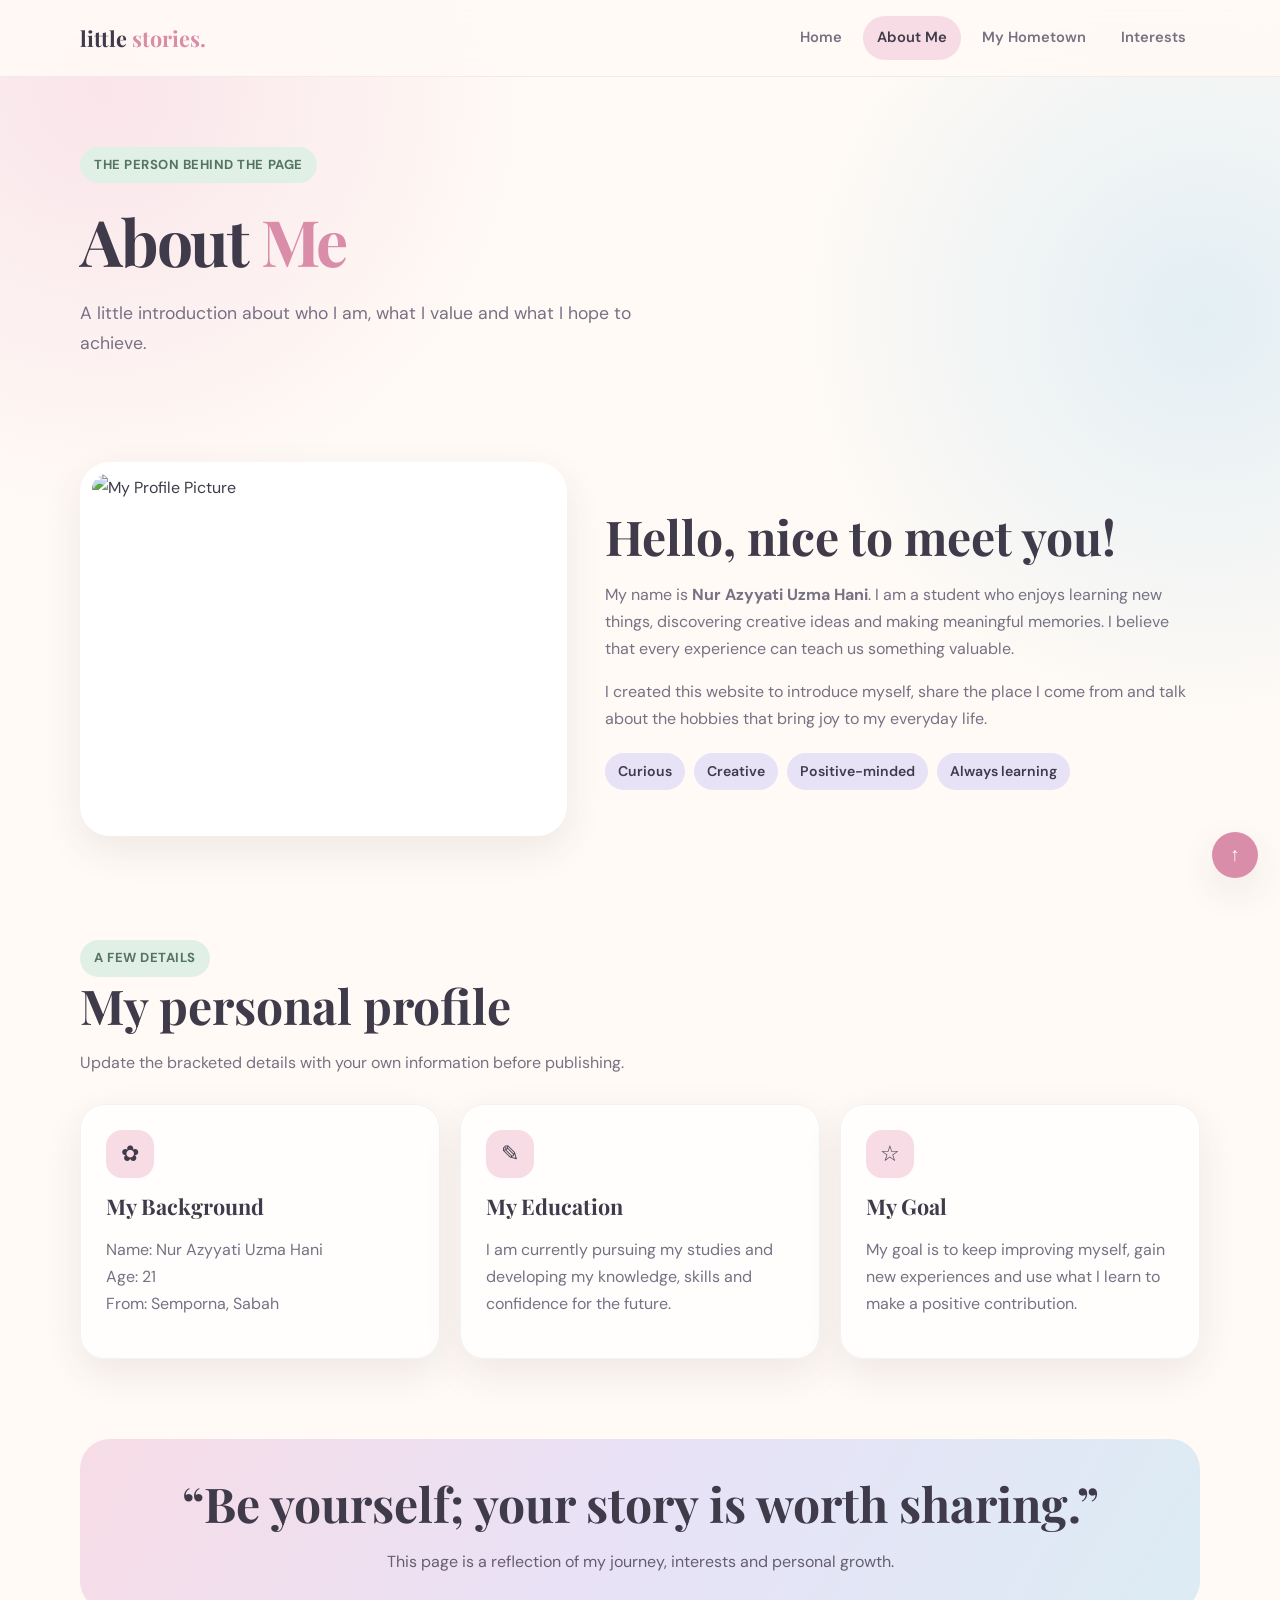
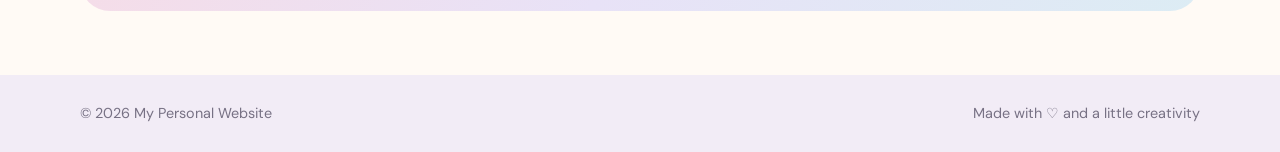
==== about.html @ e51c9fd8 "Update about.html" ====
<!DOCTYPE html>
<html lang="en">
<head>
  <meta charset="UTF-8">
  <meta name="viewport" content="width=device-width, initial-scale=1.0">
  <meta name="description" content="A personal website about me, my hometown Semporna, Sabah, and my interests.">
  <title>About Me | Me, My Hometown & Interests</title>
  <link rel="stylesheet" href="style.css">
</head>
<body>
  <header class="site-header">
    <div class="nav-wrap">
      <a class="brand" href="index.html">little <span>stories.</span></a>
      <button class="menu-toggle" type="button" aria-label="Open navigation menu" aria-expanded="false">☰</button>
      <nav class="nav-links" aria-label="Main navigation"><a href="index.html" class="" >Home</a>
<a href="about.html" class="active" aria-current="page">About Me</a>
<a href="hometown.html" class="" >My Hometown</a>
<a href="hobbies.html" class="" >Interests</a></nav>
    </div>
  </header>
  <main>

    <section class="page-intro">
      <span class="eyebrow">The person behind the page</span>
      <h1>About <em>Me</em></h1>
      <p class="lead">A little introduction about who I am, what I value and what I hope to achieve.</p>
    </section>
    <section class="section split">
      <div class="photo-frame">
  <img src="./images/photo.jpj.jpg"
       alt="My Profile Picture"
       style="width: 100%; max-width: 350px; height: 350px; object-fit: cover; border-radius: 15px;">
</div>
      </div>
      <div>
        <h2>Hello, nice to meet you!</h2>
        <p class="muted">My name is <strong>Nur Azyyati Uzma Hani</strong>. I am a student who enjoys learning new things, discovering creative ideas and making meaningful memories. I believe that every experience can teach us something valuable.</p>
        <p class="muted">I created this website to introduce myself, share the place I come from and talk about the hobbies that bring joy to my everyday life.</p>
        <div class="tag-list">
          <span class="tag">Curious</span><span class="tag">Creative</span><span class="tag">Positive-minded</span><span class="tag">Always learning</span>
        </div>
      </div>
    </section>
    <section class="section">
      <div class="section-heading">
        <span class="eyebrow">A few details</span>
        <h2>My personal profile</h2>
        <p>Update the bracketed details with your own information before publishing.</p>
      </div>
      <div class="grid">
        <article class="card"><div class="card-icon">✿</div><h3>My Background</h3><p class="muted">Name: Nur Azyyati Uzma Hani<br>Age: 21<br>From: Semporna, Sabah</p></article>
        <article class="card"><div class="card-icon">✎</div><h3>My Education</h3><p class="muted">I am currently pursuing my studies and developing my knowledge, skills and confidence for the future.</p></article>
        <article class="card"><div class="card-icon">☆</div><h3>My Goal</h3><p class="muted">My goal is to keep improving myself, gain new experiences and use what I learn to make a positive contribution.</p></article>
      </div>
    </section>
    <section class="banner">
      <h2>“Be yourself; your story is worth sharing.”</h2>
      <p>This page is a reflection of my journey, interests and personal growth.</p>
    </section>

  </main>
  <footer class="site-footer">
    <div class="footer-wrap">
      <span>© 2026 My Personal Website</span>
      <span>Made with ♡ and a little creativity</span>
    </div>
  </footer>
  <button class="back-top" type="button" aria-label="Back to top">↑</button>

<script>
  const menuButton = document.querySelector('.menu-toggle');
  const navLinks = document.querySelector('.nav-links');
  if (menuButton && navLinks) {
    menuButton.addEventListener('click', () => {
      const isOpen = navLinks.classList.toggle('open');
      menuButton.setAttribute('aria-expanded', String(isOpen));
    });
  }
  const backTop = document.querySelector('.back-top');
  if (backTop) backTop.addEventListener('click', () => window.scrollTo({ top: 0, behavior: 'smooth' }));
</script>

</body>
</html>
---- style.css ----
@import url('https://fonts.googleapis.com/css2?family=DM+Sans:wght@400;500;600;700&family=Playfair+Display:wght@600;700&display=swap');

:root {
  --ink: #403b4a;
  --muted: #777184;
  --pink: #f7dce6;
  --pink-deep: #d98da9;
  --lavender: #e8e2f7;
  --blue: #dcecf4;
  --cream: #fffaf5;
  --mint: #e1f0e7;
  --white: #ffffff;
  --shadow: 0 14px 38px rgba(75, 59, 83, .09);
  --radius: 24px;
}
* { box-sizing: border-box; }
html { scroll-behavior: smooth; }
body {
  margin: 0; color: var(--ink); background:
    radial-gradient(circle at 8% 5%, rgba(247,220,230,.72), transparent 27rem),
    radial-gradient(circle at 94% 18%, rgba(220,236,244,.8), transparent 26rem),
    var(--cream);
  font-family: 'DM Sans', sans-serif; line-height: 1.7;
}
a { color: inherit; text-decoration: none; }
img { max-width: 100%; display: block; }
.site-header {
  position: sticky; top: 0; z-index: 20; backdrop-filter: blur(16px);
  background: rgba(255,250,245,.88); border-bottom: 1px solid rgba(90,75,100,.08);
}
.nav-wrap {
  width: min(1120px, calc(100% - 40px)); margin: auto; min-height: 76px;
  display: flex; align-items: center; justify-content: space-between; gap: 24px;
}
.brand { font-family: 'Playfair Display', serif; font-size: 1.35rem; font-weight: 700; }
.brand span { color: var(--pink-deep); }
.nav-links { display: flex; align-items: center; gap: 7px; flex-wrap: wrap; }
.nav-links a {
  padding: 9px 14px; border-radius: 999px; color: var(--muted);
  font-size: .92rem; font-weight: 600; transition: .2s ease;
}
.nav-links a:hover, .nav-links a.active { color: var(--ink); background: var(--pink); }
.menu-toggle { display: none; border: 0; background: var(--lavender); border-radius: 12px; padding: 9px 12px; color: var(--ink); font-size: 1.1rem; }
main { width: min(1120px, calc(100% - 40px)); margin: auto; }
.hero {
  min-height: 520px; display: grid; grid-template-columns: 1.08fr .92fr; align-items: center;
  gap: 48px; padding: 72px 0 64px;
}
.eyebrow {
  display: inline-flex; padding: 7px 14px; border-radius: 999px; background: var(--mint);
  color: #557463; font-size: .82rem; font-weight: 700; letter-spacing: .04em; text-transform: uppercase;
}
h1, h2, h3 { line-height: 1.18; }
h1 { font-family: 'Playfair Display', serif; font-size: clamp(2.7rem, 6vw, 5rem); margin: 20px 0; letter-spacing: -.035em; }
h1 em { color: var(--pink-deep); font-style: normal; }
h2 { font-family: 'Playfair Display', serif; font-size: clamp(2rem, 4vw, 3rem); margin: 0 0 16px; }
h3 { font-family: 'Playfair Display', serif; font-size: 1.35rem; margin: 0 0 9px; }
.lead { color: var(--muted); font-size: 1.1rem; max-width: 590px; }
.button-row { display: flex; gap: 12px; flex-wrap: wrap; margin-top: 28px; }
.btn {
  display: inline-flex; align-items: center; justify-content: center; padding: 12px 20px;
  border-radius: 999px; font-weight: 700; border: 1px solid transparent; cursor: pointer;
  transition: transform .2s ease, box-shadow .2s ease;
}
.btn:hover { transform: translateY(-2px); box-shadow: var(--shadow); }
.btn-primary { background: var(--pink-deep); color: white; }
.btn-soft { background: var(--lavender); color: var(--ink); }
.hero-art {
  position: relative; min-height: 390px; border-radius: 42% 58% 56% 44% / 46% 42% 58% 54%;
  overflow: hidden; box-shadow: var(--shadow); background: linear-gradient(135deg, #f6dce8, #dcecf4 55%, #e5f1e6);
}
.hero-art img { width: 100%; height: 100%; min-height: 390px; object-fit: cover; mix-blend-mode: multiply; opacity: .9; }
.art-label {
  position: absolute; left: 22px; bottom: 22px; background: rgba(255,255,255,.9);
  padding: 12px 17px; border-radius: 18px; font-weight: 700; box-shadow: var(--shadow);
}
.section { padding: 52px 0; }
.section-heading { max-width: 650px; margin-bottom: 28px; }
.section-heading p, .muted { color: var(--muted); }
.grid { display: grid; grid-template-columns: repeat(3, 1fr); gap: 20px; }
.card {
  background: rgba(255,255,255,.82); border: 1px solid rgba(90,75,100,.07);
  border-radius: var(--radius); padding: 25px; box-shadow: var(--shadow);
}
.card-icon { width: 48px; height: 48px; display: grid; place-items: center; border-radius: 16px; background: var(--pink); font-size: 1.4rem; margin-bottom: 16px; }
.feature-image { width: 100%; height: 210px; object-fit: cover; border-radius: 18px; margin-bottom: 18px; }
.split { display: grid; grid-template-columns: .9fr 1.1fr; gap: 38px; align-items: center; }
.photo-frame { padding: 12px; background: white; border-radius: 30px; box-shadow: var(--shadow); }
.photo-frame img { width: 100%; height: 390px; object-fit: cover; border-radius: 22px; }
.photo-placeholder {
  height: 390px; border-radius: 22px; display: grid; place-items: center; text-align: center;
  padding: 25px; background: linear-gradient(145deg, var(--pink), var(--lavender), var(--blue));
}
.avatar { width: 120px; height: 120px; border-radius: 50%; margin: 0 auto 16px; background: rgba(255,255,255,.75); display: grid; place-items: center; font-size: 4rem; }
.tag-list { display: flex; gap: 9px; flex-wrap: wrap; margin-top: 20px; }
.tag { background: var(--lavender); padding: 7px 13px; border-radius: 999px; font-size: .88rem; font-weight: 600; }
.stats { display: grid; grid-template-columns: repeat(3,1fr); gap: 12px; margin-top: 24px; }
.stat { background: var(--mint); border-radius: 18px; padding: 15px; text-align: center; }
.stat strong { display: block; font-family: 'Playfair Display',serif; font-size: 1.25rem; }
.banner {
  background: linear-gradient(120deg, var(--pink), var(--lavender), var(--blue));
  border-radius: 30px; padding: 36px; margin: 28px 0 64px; text-align: center;
}
.banner p { max-width: 650px; margin: 10px auto 0; color: #665e70; }
.page-intro { padding: 70px 0 34px; }
.page-intro h1 { font-size: clamp(2.6rem, 5vw, 4.3rem); }
.place-card img { height: 190px; }
.hobby-card { min-height: 220px; }
.hobby-card .card-icon { background: var(--blue); }
.quote { border-left: 4px solid var(--pink-deep); padding: 8px 0 8px 20px; color: var(--muted); font-style: italic; margin: 25px 0; }
.site-footer { margin-top: 55px; background: rgba(232,226,247,.55); }
.footer-wrap { width: min(1120px, calc(100% - 40px)); margin: auto; padding: 26px 0; display: flex; justify-content: space-between; gap: 15px; flex-wrap: wrap; color: var(--muted); font-size: .9rem; }
.back-top { position: fixed; right: 22px; bottom: 22px; border: 0; border-radius: 50%; width: 46px; height: 46px; background: var(--pink-deep); color: white; font-size: 1.2rem; cursor: pointer; box-shadow: var(--shadow); }
.small-note { font-size: .88rem; color: var(--muted); }
@media (max-width: 760px) {
  .nav-wrap { min-height: 68px; }
  .menu-toggle { display: block; }
  .nav-links { display: none; position: absolute; top: 68px; left: 20px; right: 20px; padding: 12px; background: white; border-radius: 18px; box-shadow: var(--shadow); flex-direction: column; align-items: stretch; }
  .nav-links.open { display: flex; }
  .nav-links a { text-align: center; }
  .hero, .split { grid-template-columns: 1fr; }
  .hero { padding-top: 48px; gap: 28px; }
  .hero-art, .hero-art img { min-height: 290px; }
  .grid { grid-template-columns: 1fr; }
  .stats { grid-template-columns: 1fr; }
  .section { padding: 36px 0; }
  .photo-frame img, .photo-placeholder { height: 310px; }
  .banner { padding: 28px 20px; }
}
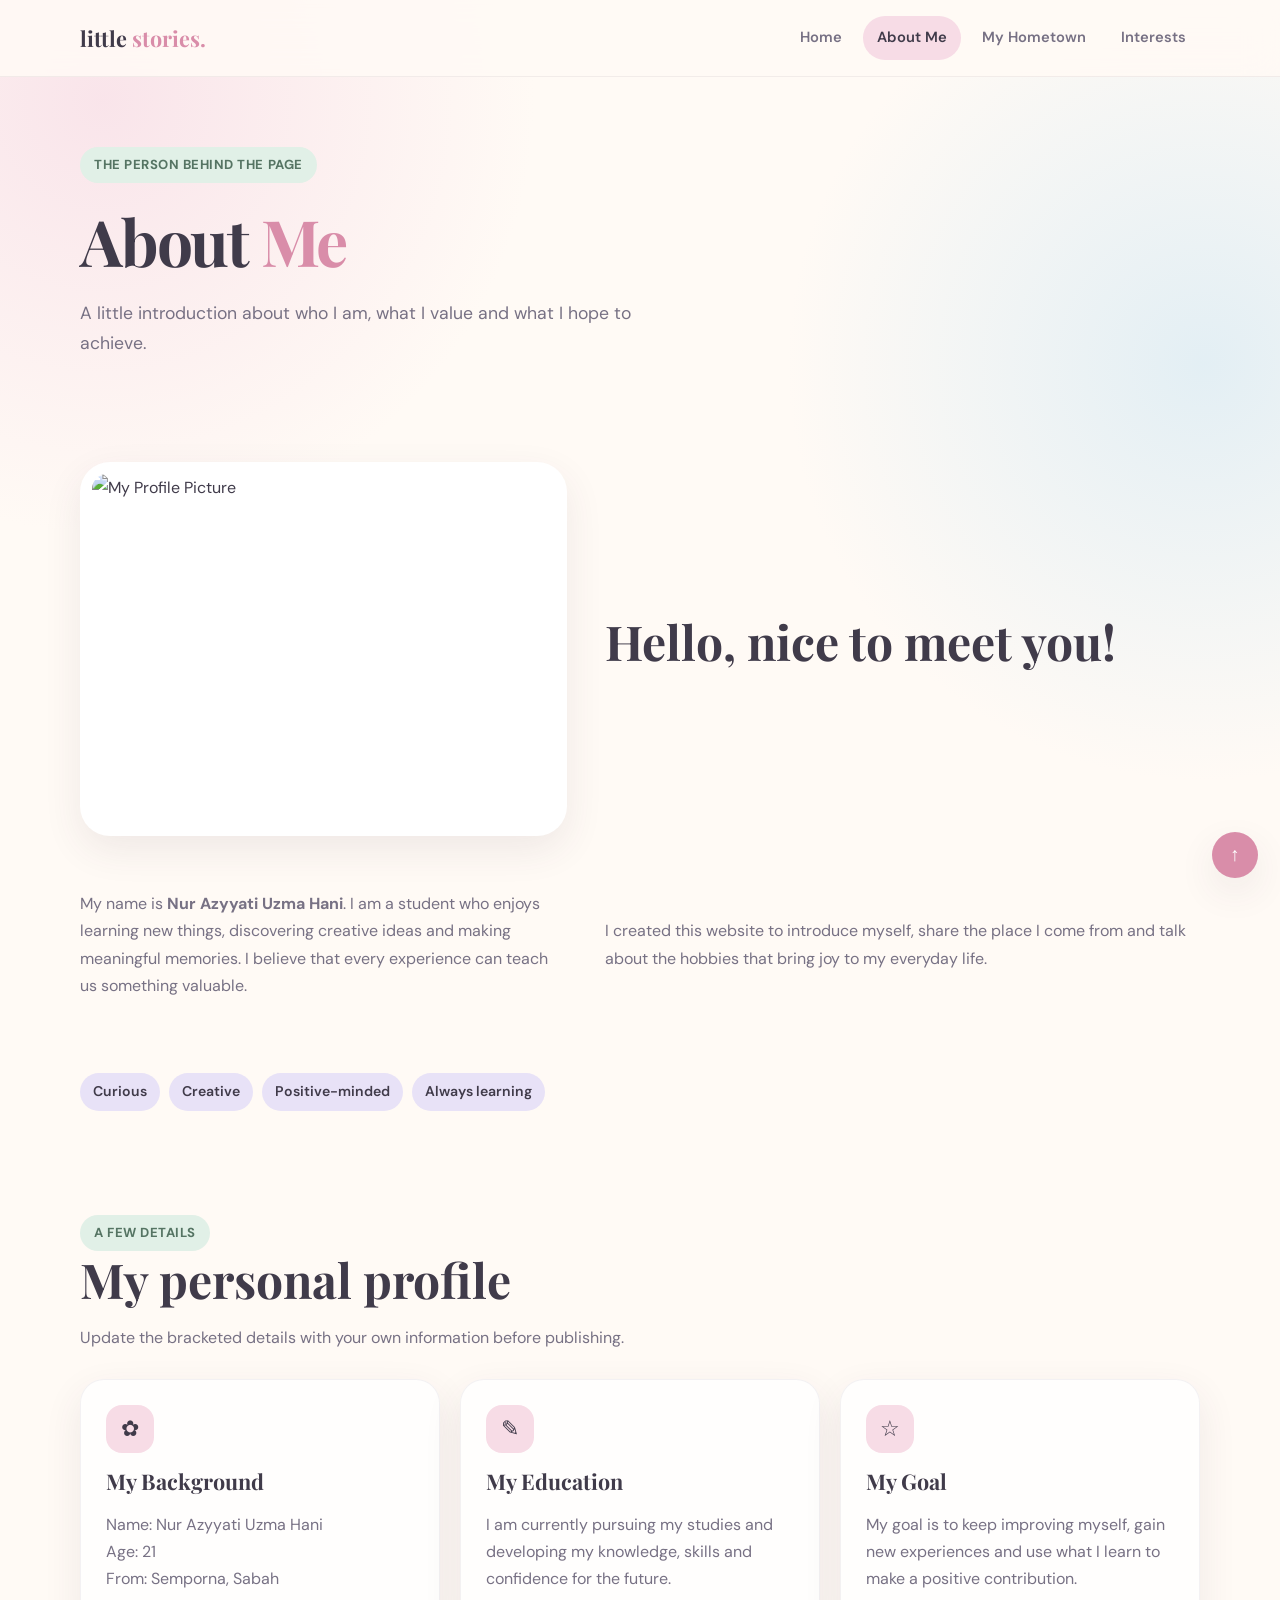
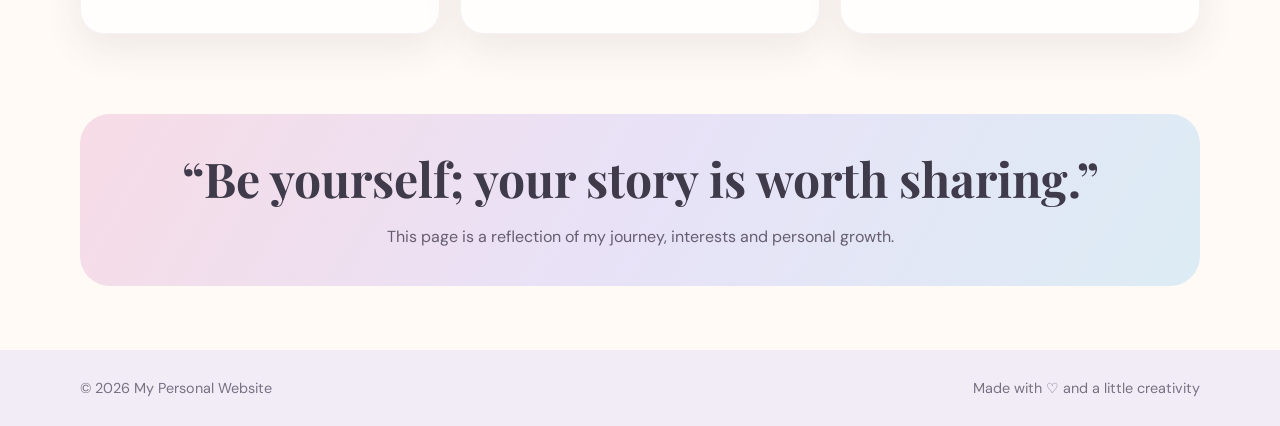
==== commit 71d02a6b: "Update about.html" ====
--- a/about.html
+++ b/about.html
@@ -25,22 +25,38 @@
       <h1>About <em>Me</em></h1>
       <p class="lead">A little introduction about who I am, what I value and what I hope to achieve.</p>
     </section>
-    <section class="section split">
-      <div class="photo-frame">
-  <img src="./images/photo.jpj.jpg"
-       alt="My Profile Picture"
-       style="width: 100%; max-width: 350px; height: 350px; object-fit: cover; border-radius: 15px;">
-</div>
-      </div>
-      <div>
-        <h2>Hello, nice to meet you!</h2>
-        <p class="muted">My name is <strong>Nur Azyyati Uzma Hani</strong>. I am a student who enjoys learning new things, discovering creative ideas and making meaningful memories. I believe that every experience can teach us something valuable.</p>
-        <p class="muted">I created this website to introduce myself, share the place I come from and talk about the hobbies that bring joy to my everyday life.</p>
-        <div class="tag-list">
-          <span class="tag">Curious</span><span class="tag">Creative</span><span class="tag">Positive-minded</span><span class="tag">Always learning</span>
-        </div>
-      </div>
-    </section>
+   <section class="section split">
+  <div class="photo-frame">
+    <img
+      src="./images/photo.jpj.jpg"
+      alt="My Profile Picture"
+      style="display: block; width: 100%; max-width: 350px; height: 350px; object-fit: cover; border-radius: 15px;"
+    >
+  </div>
+
+    <h2>Hello, nice to meet you!</h2>
+
+    <p class="muted">
+      My name is <strong>Nur Azyyati Uzma Hani</strong>.
+      I am a student who enjoys learning new things,
+      discovering creative ideas and making meaningful memories.
+      I believe that every experience can teach us something valuable.
+    </p>
+
+    <p class="muted">
+      I created this website to introduce myself,
+      share the place I come from and talk about the hobbies
+      that bring joy to my everyday life.
+    </p>
+
+    <div class="tag-list">
+      <span class="tag">Curious</span>
+      <span class="tag">Creative</span>
+      <span class="tag">Positive-minded</span>
+      <span class="tag">Always learning</span>
+    </div>
+  </div>
+</section>
     <section class="section">
       <div class="section-heading">
         <span class="eyebrow">A few details</span>
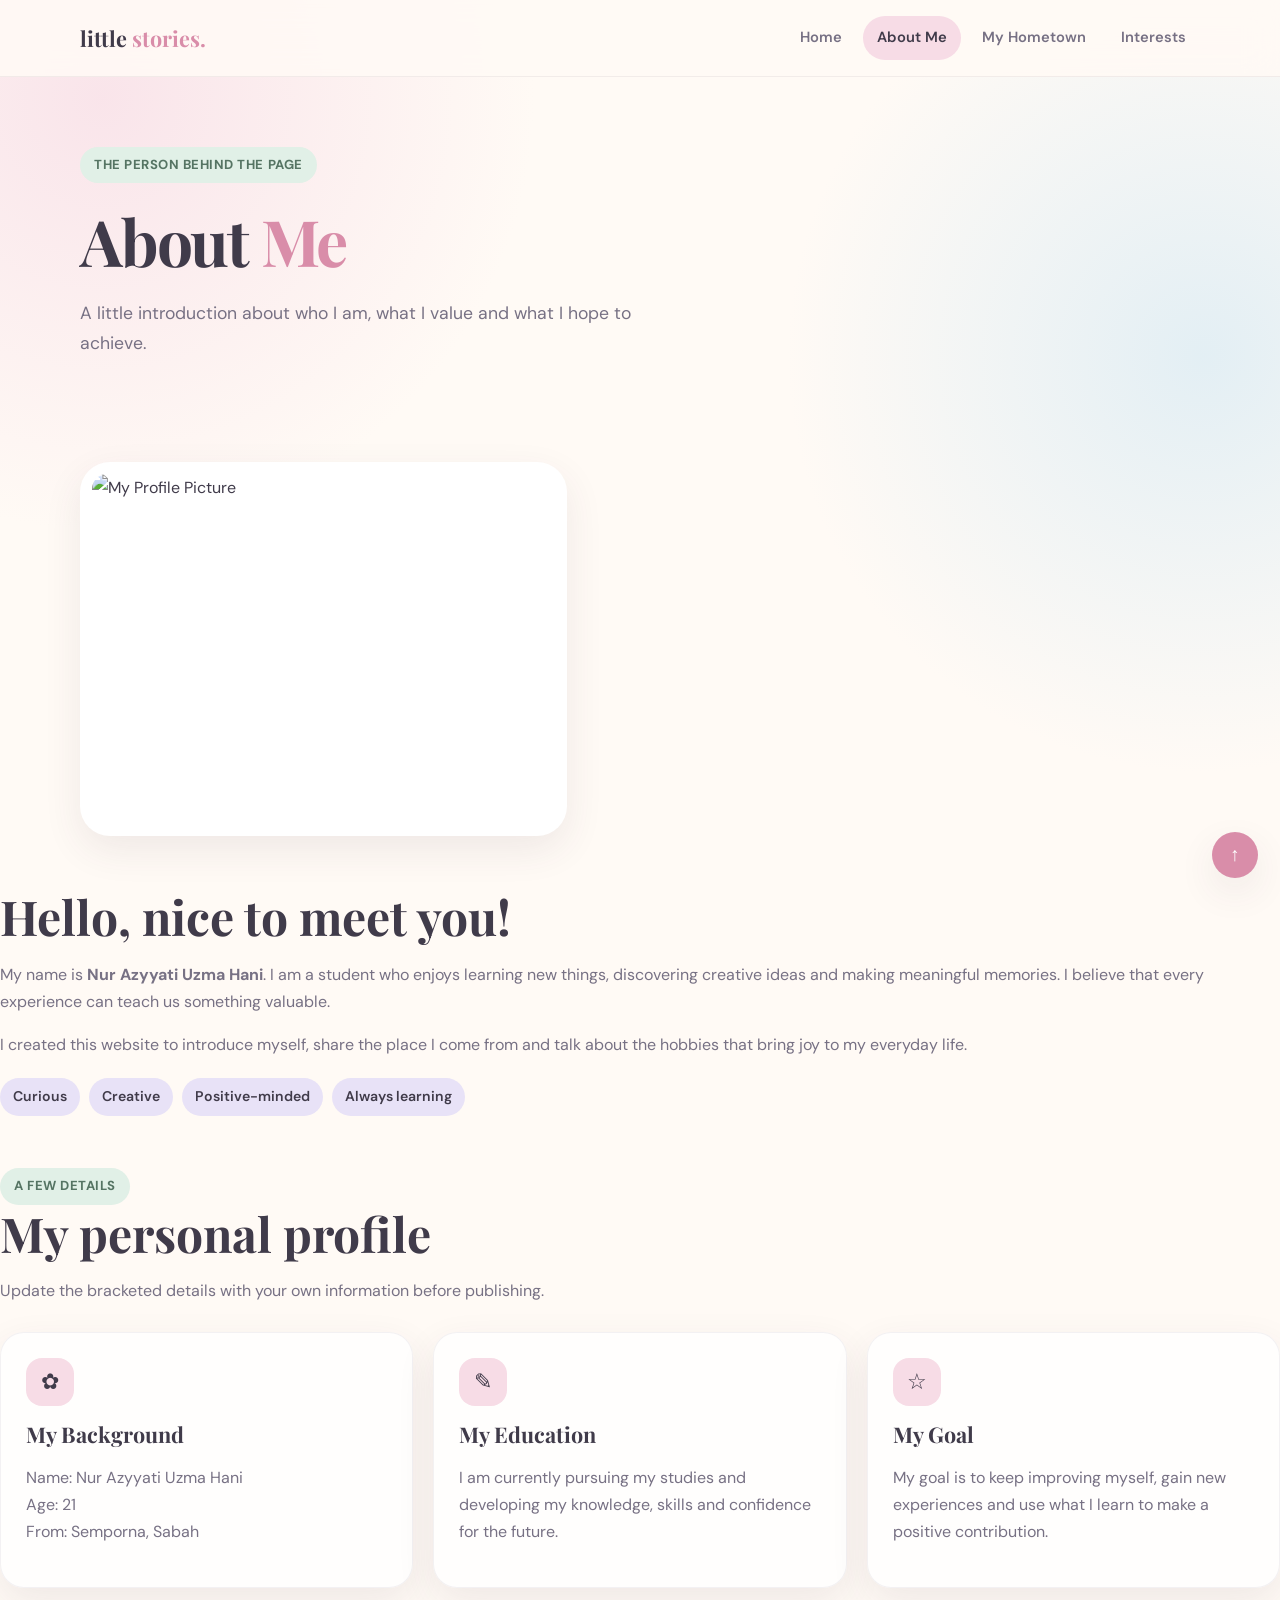
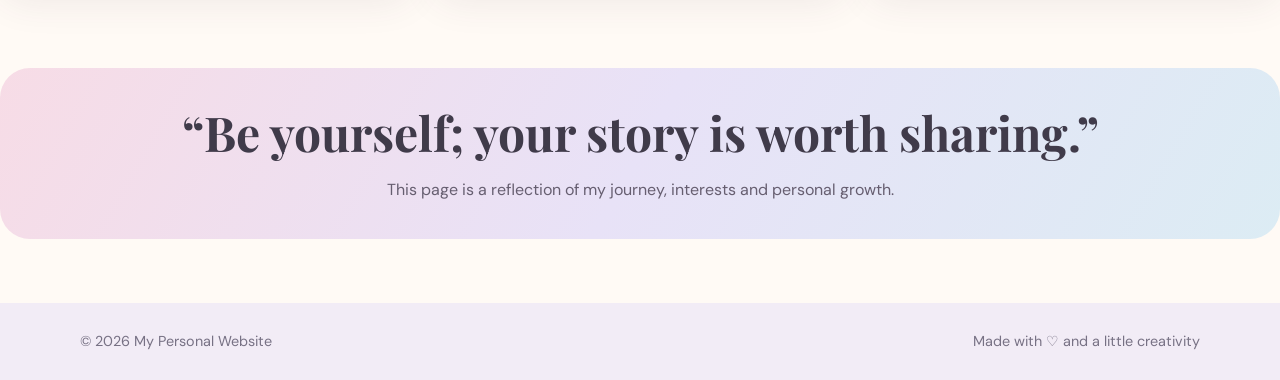
==== commit 5e14d8d9: "Update about.html" ====
--- a/about.html
+++ b/about.html
@@ -33,7 +33,7 @@
       style="display: block; width: 100%; max-width: 350px; height: 350px; object-fit: cover; border-radius: 15px;"
     >
   </div>
-
+  </main>
     <h2>Hello, nice to meet you!</h2>
 
     <p class="muted">
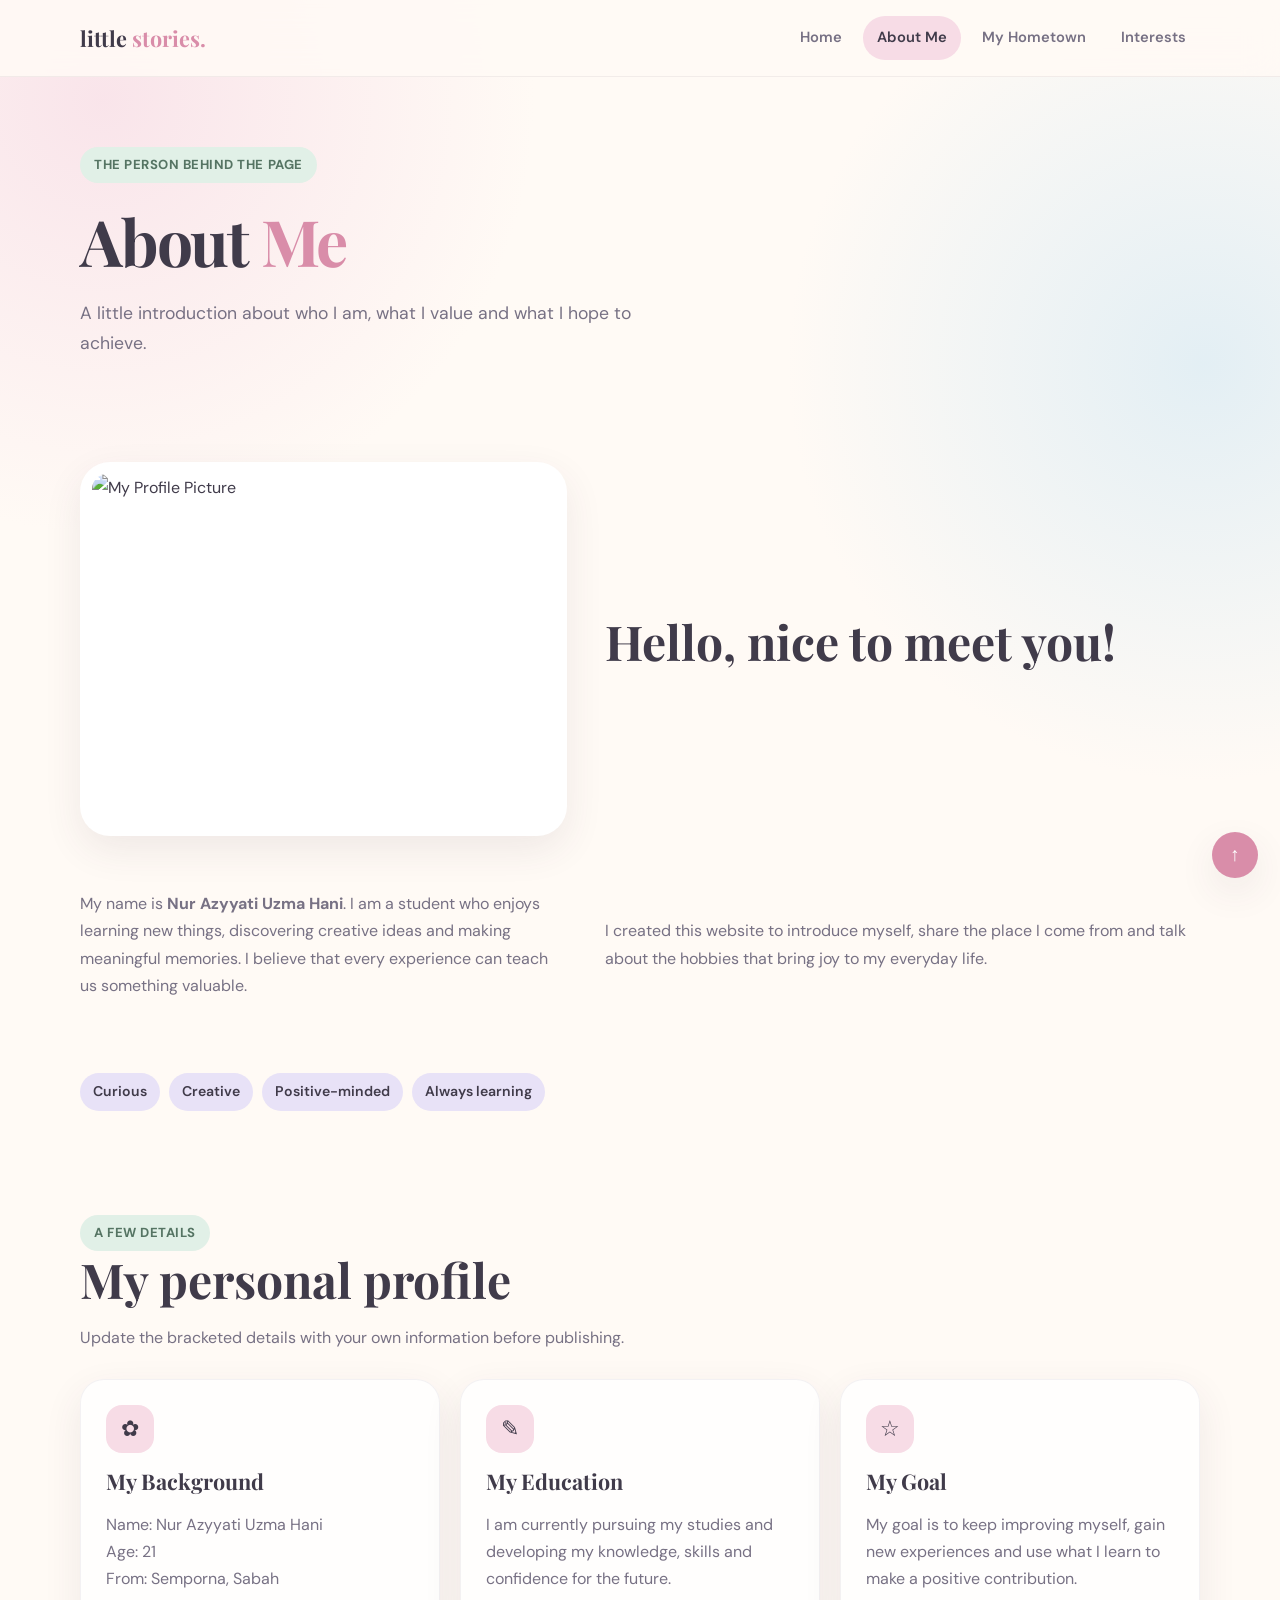
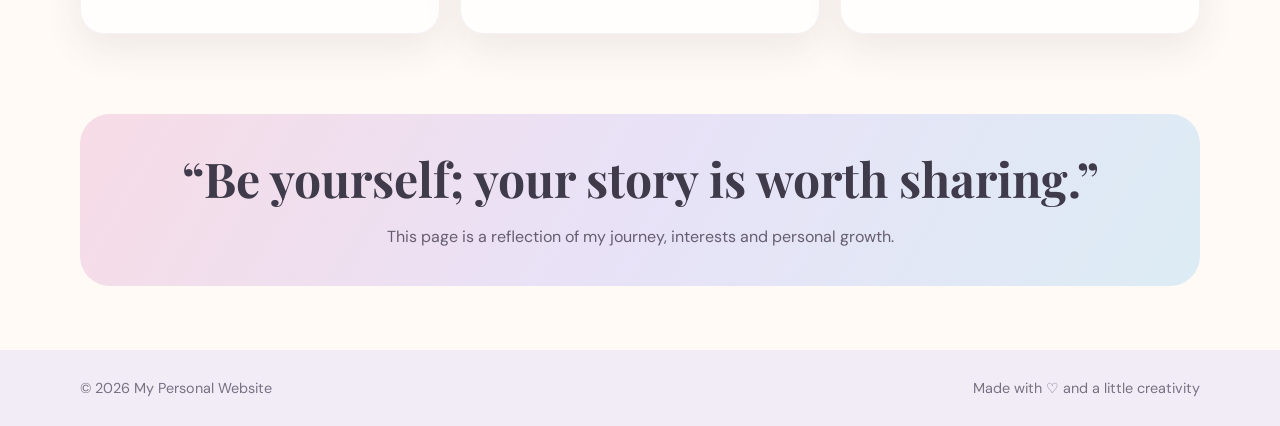
==== commit 5b5f856e: "Update about.html" ====
--- a/about.html
+++ b/about.html
@@ -33,7 +33,7 @@
       style="display: block; width: 100%; max-width: 350px; height: 350px; object-fit: cover; border-radius: 15px;"
     >
   </div>
-  </main>
+   </div>
     <h2>Hello, nice to meet you!</h2>
 
     <p class="muted">
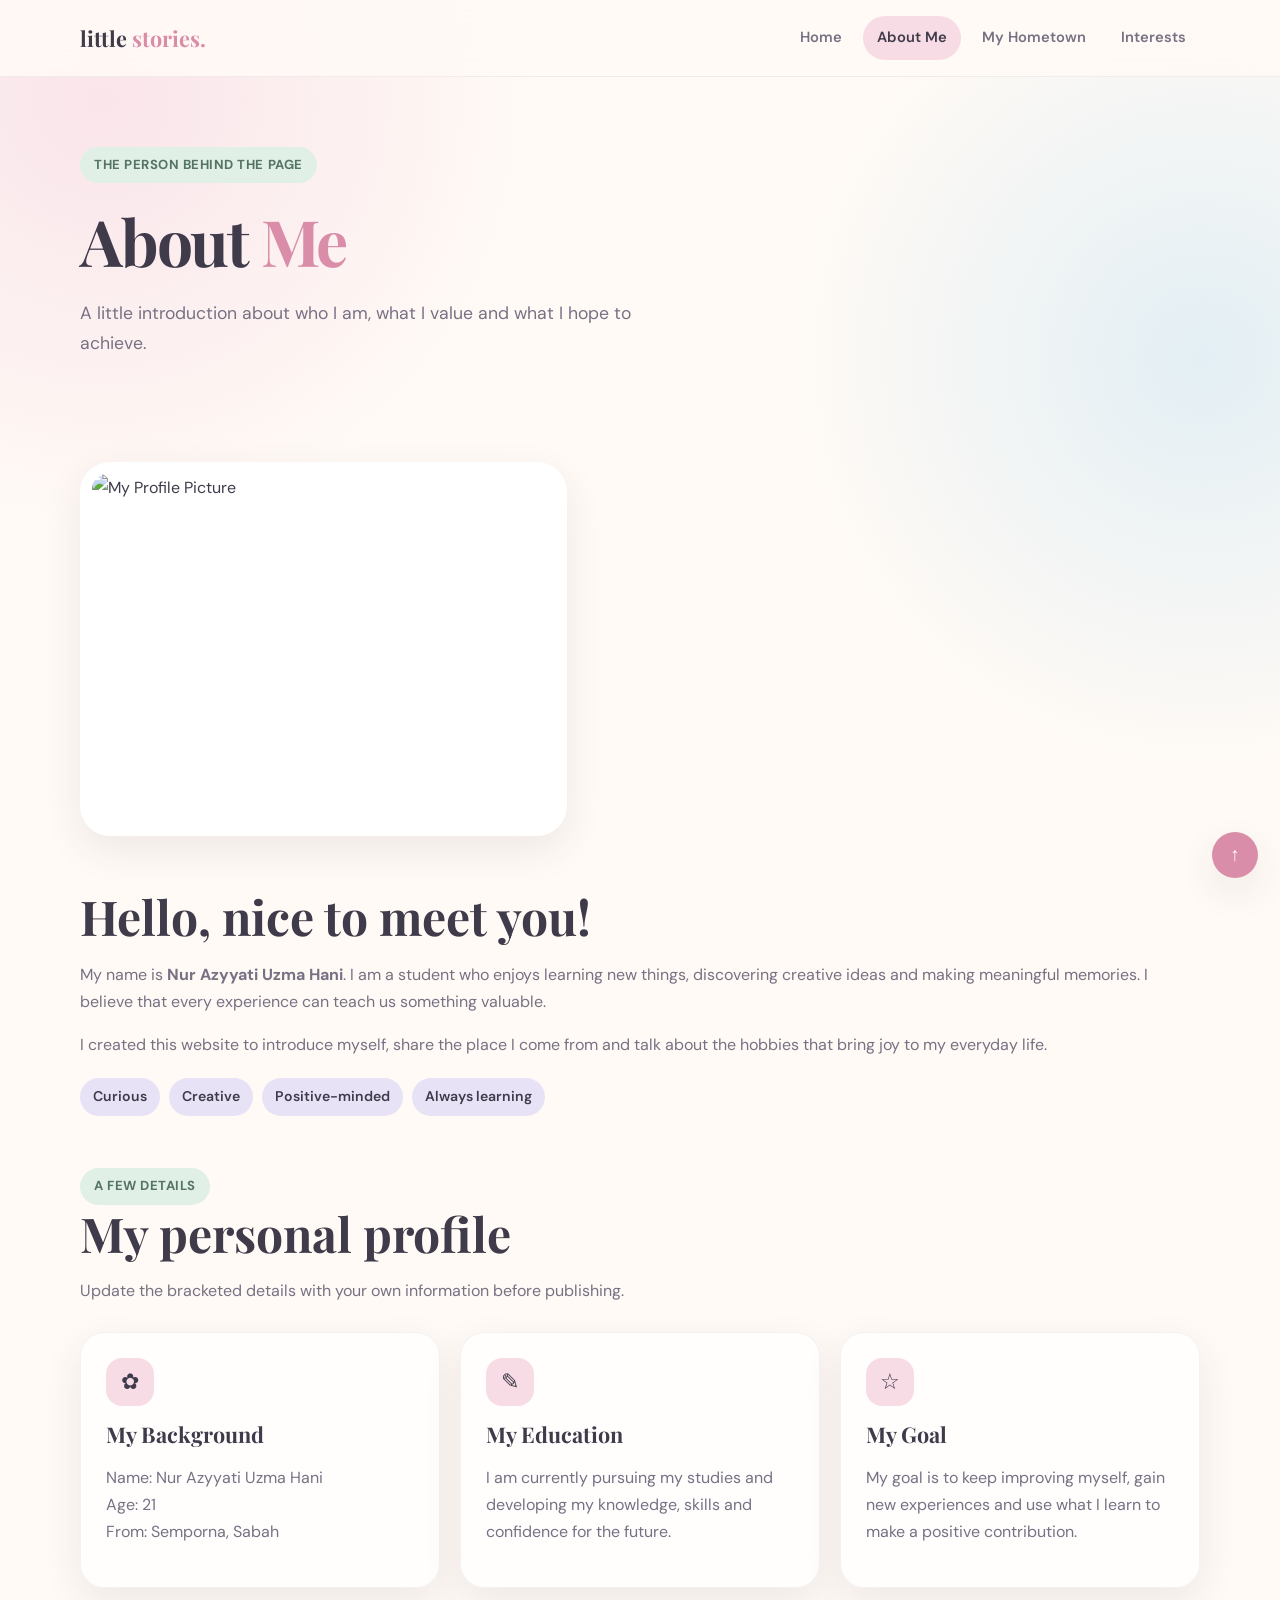
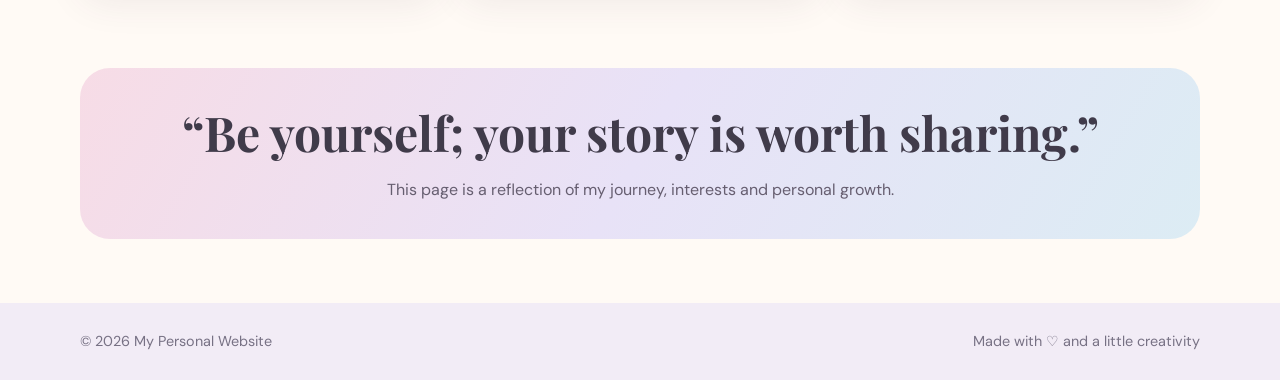
==== commit 73f627e4: "Update about.html" ====
--- a/about.html
+++ b/about.html
@@ -34,6 +34,7 @@
     >
   </div>
    </div>
+   </section>
     <h2>Hello, nice to meet you!</h2>
 
     <p class="muted">
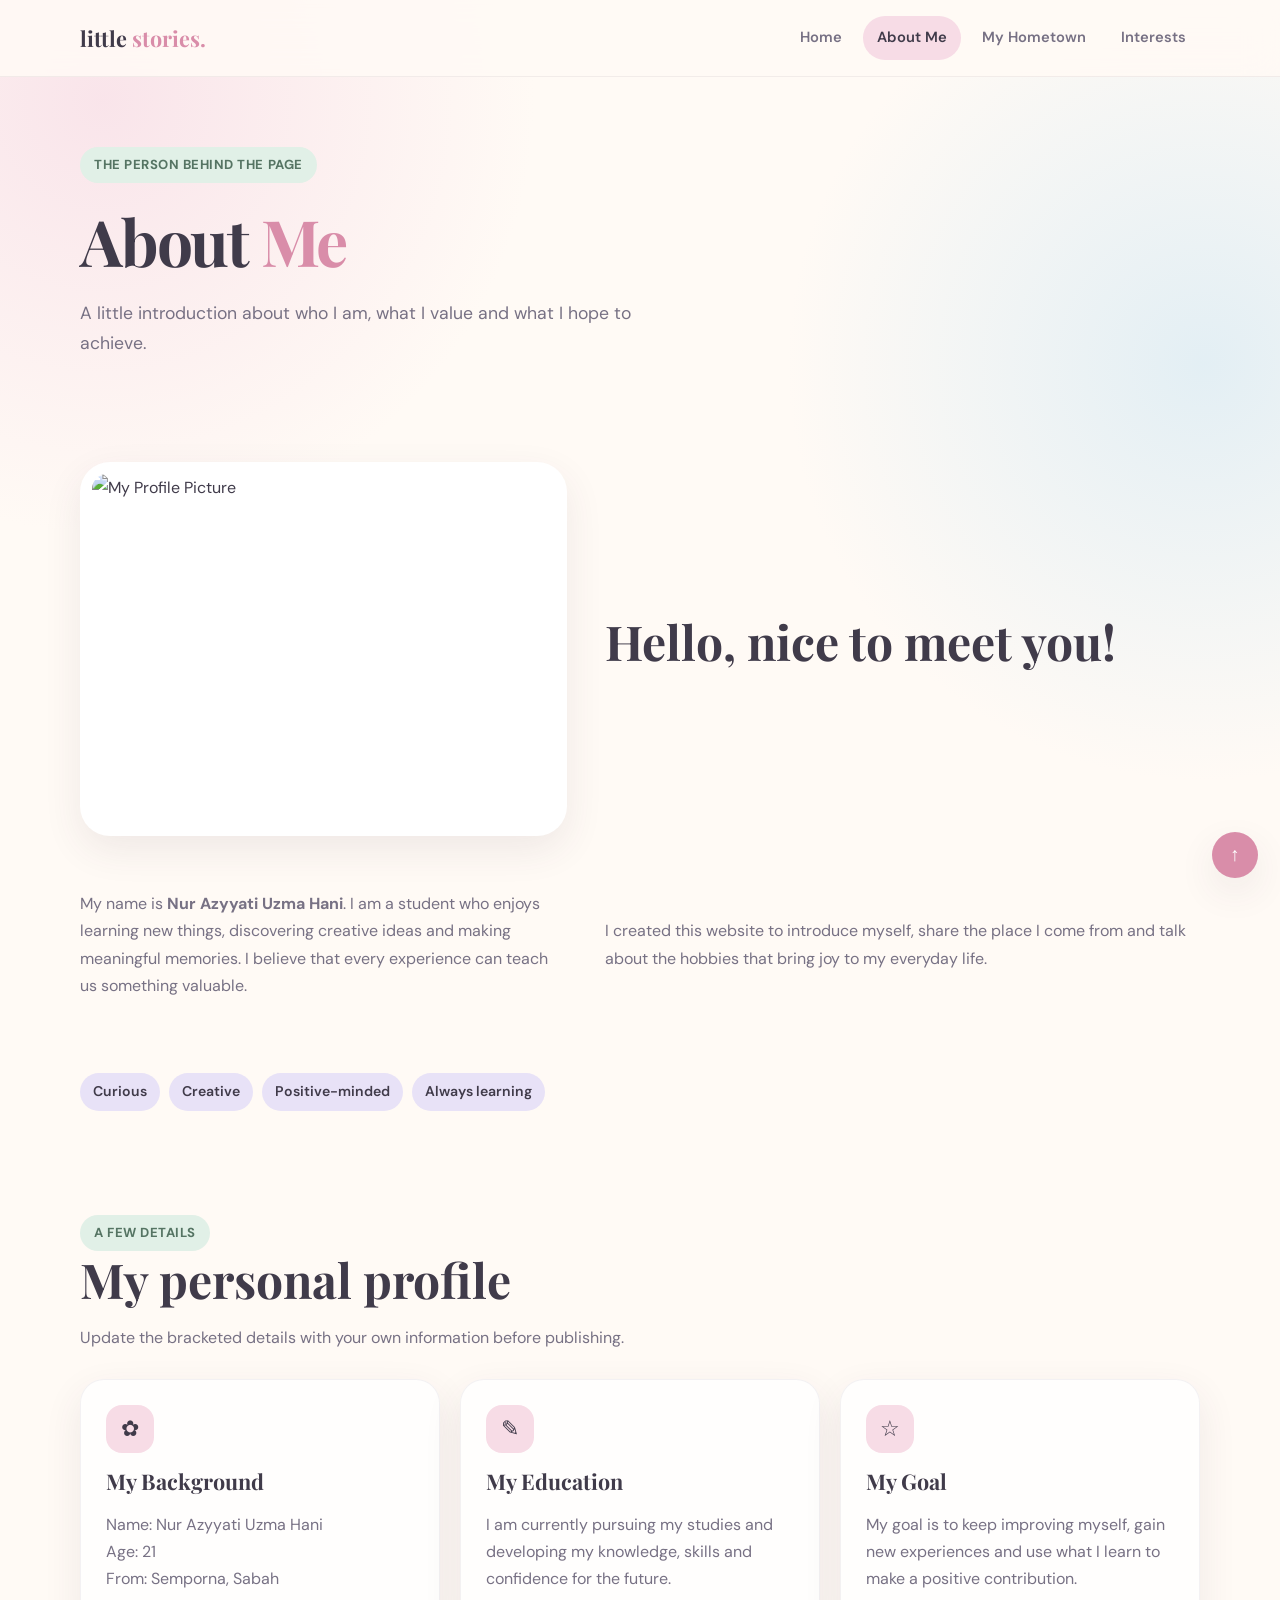
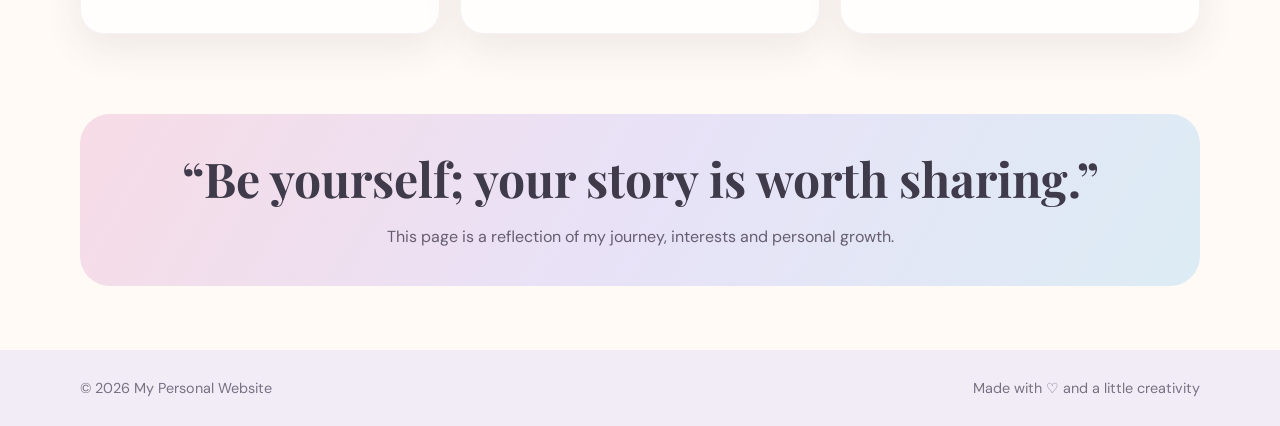
==== commit e65a08ec: "Update about.html" ====
--- a/about.html
+++ b/about.html
@@ -34,7 +34,7 @@
     >
   </div>
    </div>
-   </section>
+   </div>
     <h2>Hello, nice to meet you!</h2>
 
     <p class="muted">
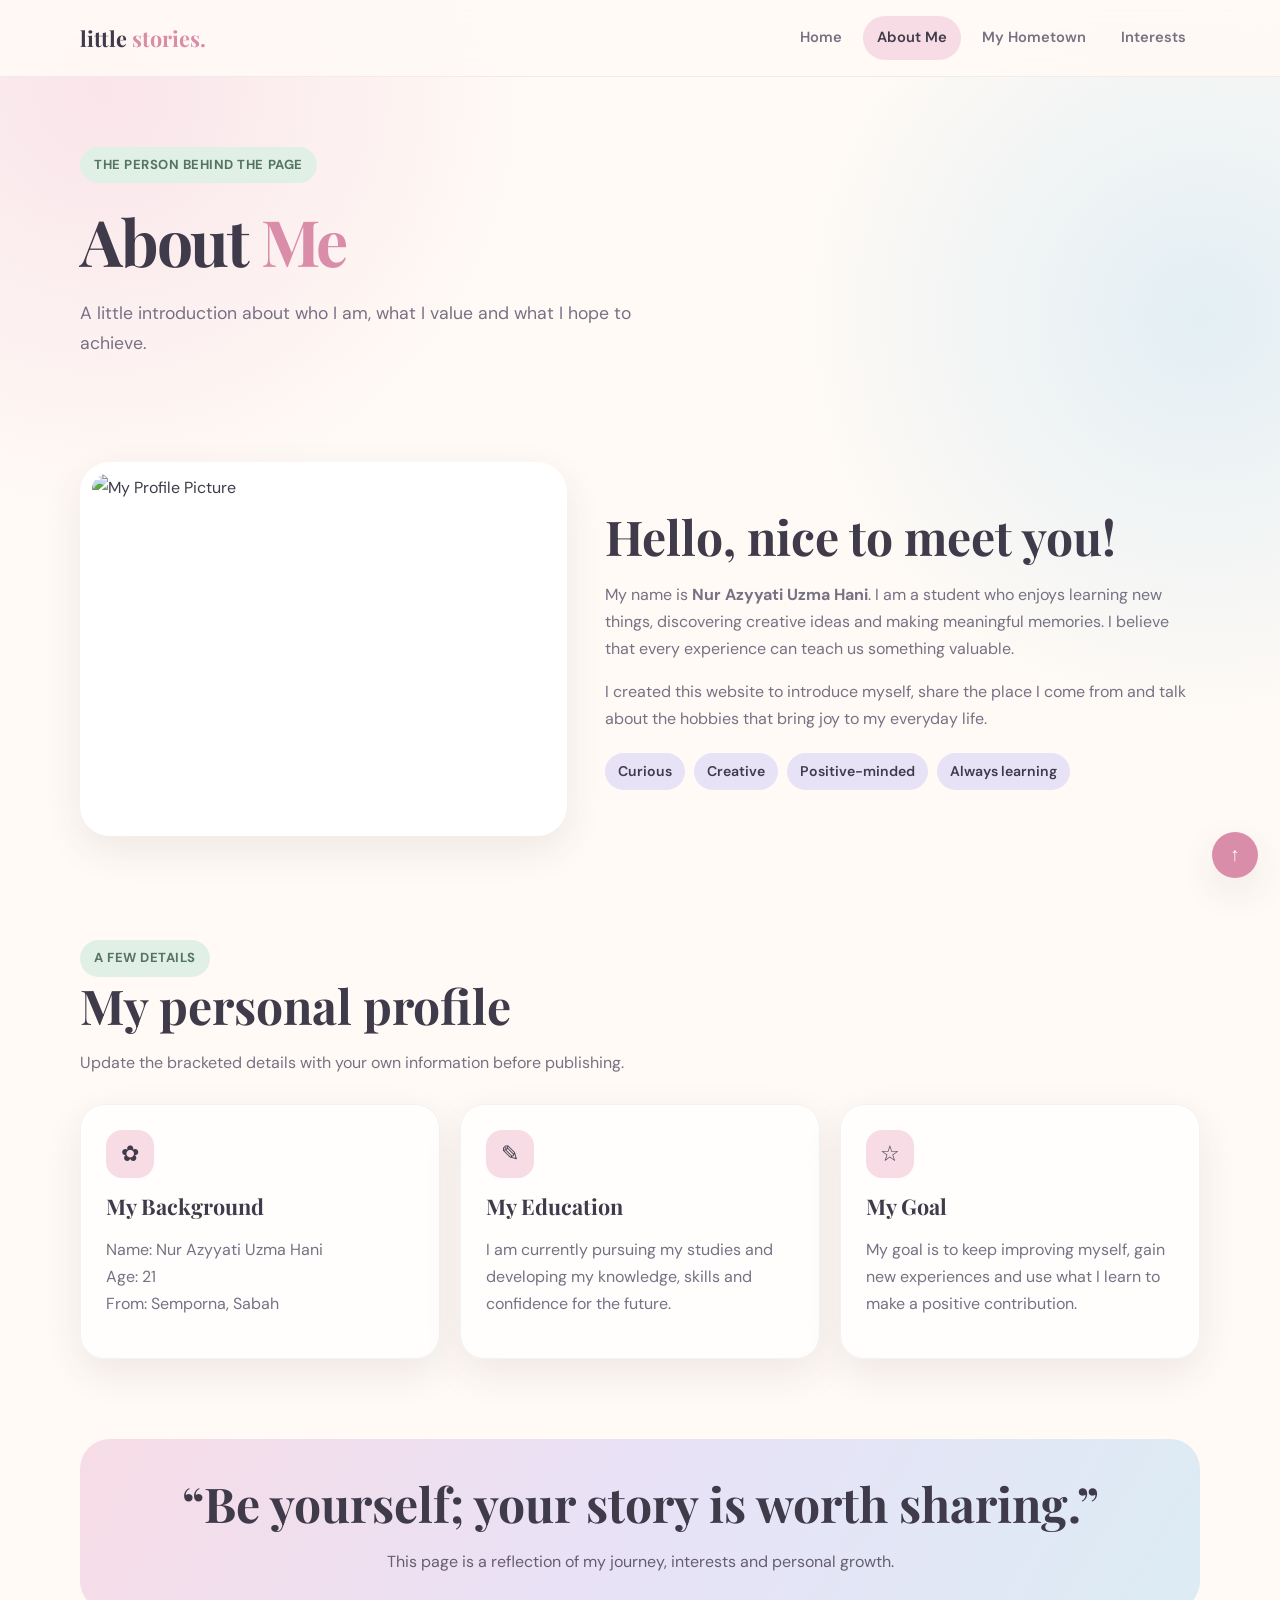
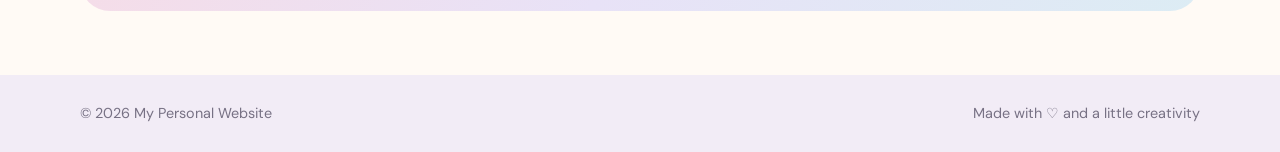
==== commit 90b30596: "Update about.html" ====
--- a/about.html
+++ b/about.html
@@ -25,39 +25,22 @@
       <h1>About <em>Me</em></h1>
       <p class="lead">A little introduction about who I am, what I value and what I hope to achieve.</p>
     </section>
-   <section class="section split">
-  <div class="photo-frame">
-    <img
-      src="./images/photo.jpj.jpg"
-      alt="My Profile Picture"
-      style="display: block; width: 100%; max-width: 350px; height: 350px; object-fit: cover; border-radius: 15px;"
-    >
-  </div>
-   </div>
-   </div>
-    <h2>Hello, nice to meet you!</h2>
-
-    <p class="muted">
-      My name is <strong>Nur Azyyati Uzma Hani</strong>.
-      I am a student who enjoys learning new things,
-      discovering creative ideas and making meaningful memories.
-      I believe that every experience can teach us something valuable.
-    </p>
-
-    <p class="muted">
-      I created this website to introduce myself,
-      share the place I come from and talk about the hobbies
-      that bring joy to my everyday life.
-    </p>
-
-    <div class="tag-list">
-      <span class="tag">Curious</span>
-      <span class="tag">Creative</span>
-      <span class="tag">Positive-minded</span>
-      <span class="tag">Always learning</span>
-    </div>
-  </div>
-</section>
+  <section class="section split">
+      <div class="photo-frame">
+  <img src="./images/photo.jpj.jpg"
+       alt="My Profile Picture"
+       style="width: 100%; max-width: 350px; height: 350px; object-fit: cover; border-radius: 15px;">
+</div>
+      </div>
+      <div>
+        <h2>Hello, nice to meet you!</h2>
+        <p class="muted">My name is <strong>Nur Azyyati Uzma Hani</strong>. I am a student who enjoys learning new things, discovering creative ideas and making meaningful memories. I believe that every experience can teach us something valuable.</p>
+        <p class="muted">I created this website to introduce myself, share the place I come from and talk about the hobbies that bring joy to my everyday life.</p>
+        <div class="tag-list">
+          <span class="tag">Curious</span><span class="tag">Creative</span><span class="tag">Positive-minded</span><span class="tag">Always learning</span>
+        </div>
+      </div>
+    </section>
     <section class="section">
       <div class="section-heading">
         <span class="eyebrow">A few details</span>
